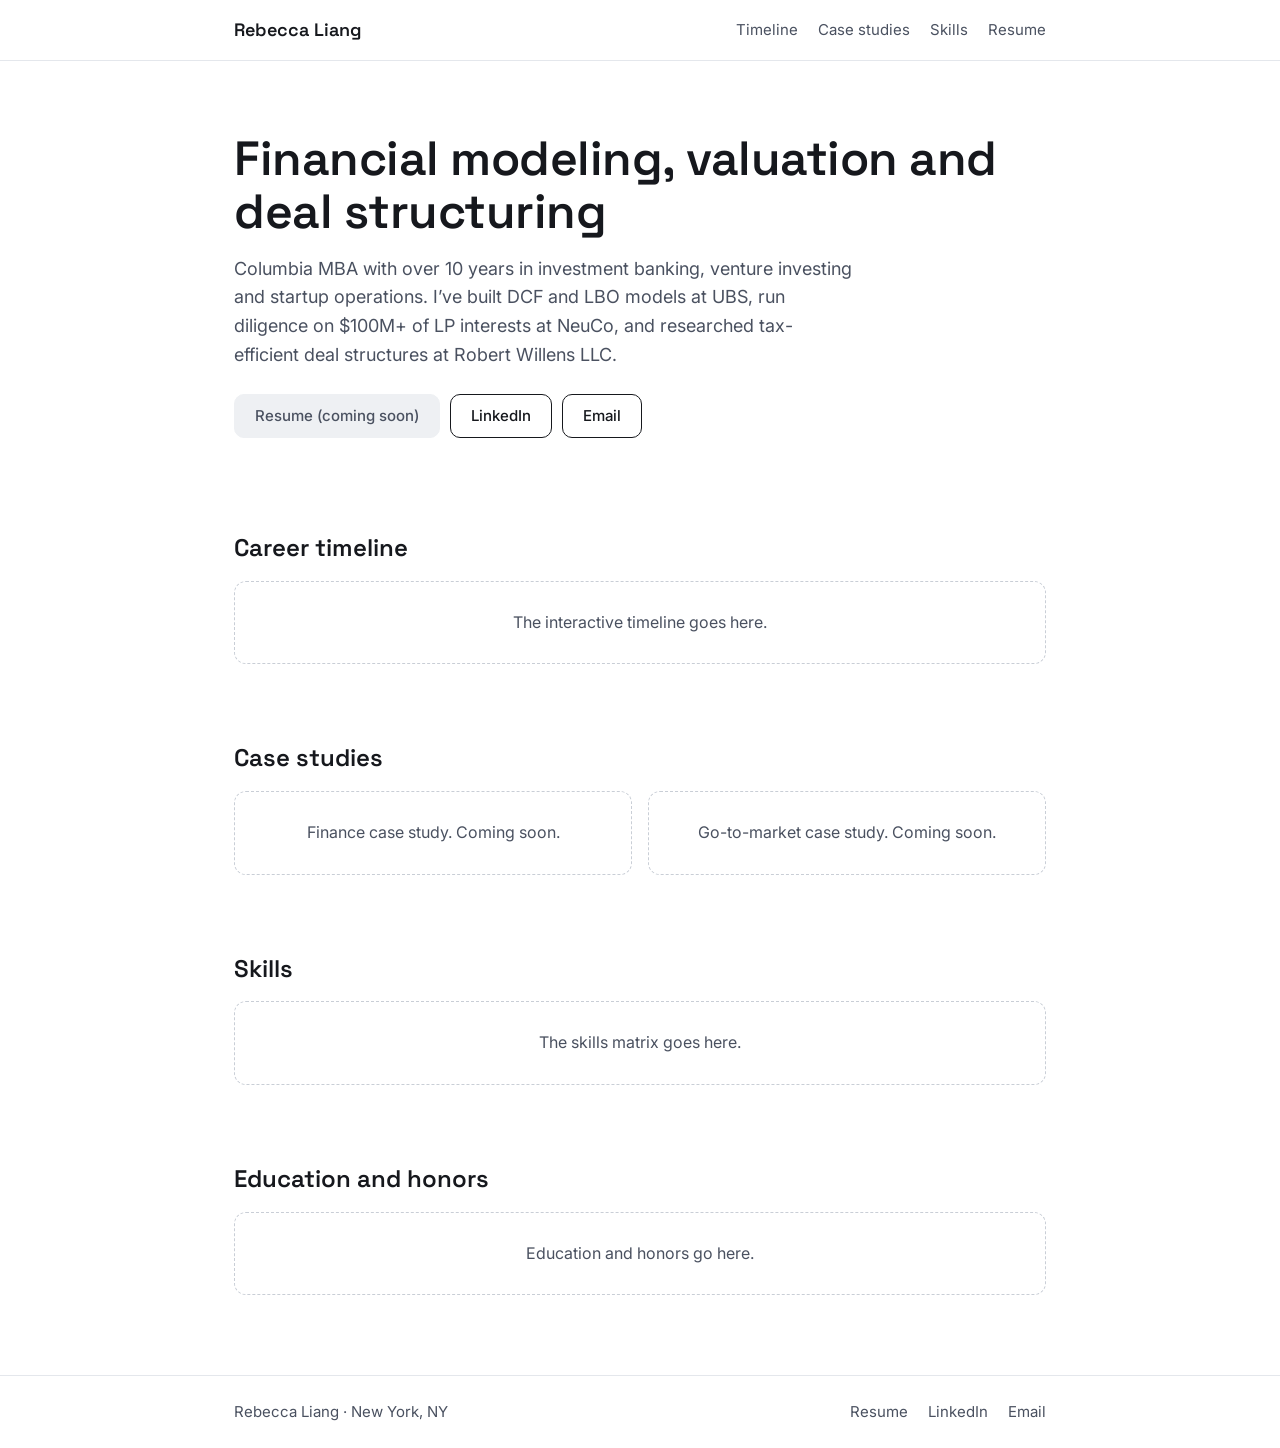
==== preview/finance/index.html @ 285498ef "Add home page copy and finance and go-to-market entry pages to preview Co-Authored-By: Claude Fable " ====
<!doctype html>
<html lang="en">
<head>
<meta charset="utf-8">
<meta name="viewport" content="width=device-width, initial-scale=1">
<meta name="robots" content="noindex, nofollow">
<title>Rebecca Liang</title>
<link rel="preconnect" href="https://fonts.googleapis.com">
<link rel="preconnect" href="https://fonts.gstatic.com" crossorigin>
<link rel="stylesheet" href="https://fonts.googleapis.com/css2?family=Inter:wght@400;500;600&family=Space+Grotesk:wght@500;600&display=swap">
<link rel="stylesheet" href="../styles.css">
</head>
<body data-variant="finance">
<a class="skip" href="#main">Skip to content</a>

<header class="site-header">
  <div class="wrap header-row">
    <a class="brand" href="#top">Rebecca Liang</a>
    <nav aria-label="Main">
      <ul class="menu">
        <li><a href="#timeline">Timeline</a></li>
        <li><a href="#case-studies">Case studies</a></li>
        <li><a href="#skills">Skills</a></li>
        <li><a href="#resume" class="js-resume">Resume</a></li>
      </ul>
    </nav>
  </div>
</header>

<main id="main">
  <section class="hero wrap" id="top">
    <h1>Financial modeling, valuation and deal structuring</h1>
    <p class="intro">Columbia MBA with over 10 years in investment banking, venture investing and startup operations. I’ve built DCF and LBO models at UBS, run diligence on $100M+ of LP interests at NeuCo, and researched tax-efficient deal structures at Robert Willens LLC.</p>
    <div class="actions" id="resume">
      <span class="btn btn-primary is-disabled" aria-disabled="true">Resume (coming soon)</span>
      <a class="btn" href="https://www.linkedin.com/in/rebecca-liangxinyu/" target="_blank" rel="noopener">LinkedIn</a>
      <a class="btn js-email" href="#">Email</a>
    </div>
  </section>

  <section class="section wrap" id="timeline">
    <h2>Career timeline</h2>
    <div class="placeholder">The interactive timeline goes here.</div>
  </section>

  <section class="section wrap" id="case-studies">
    <h2>Case studies</h2>
    <div class="cards">
      <div class="placeholder">Finance case study. Coming soon.</div>
      <div class="placeholder">Go-to-market case study. Coming soon.</div>
    </div>
  </section>

  <section class="section wrap" id="skills">
    <h2>Skills</h2>
    <div class="placeholder">The skills matrix goes here.</div>
  </section>

  <section class="section wrap" id="education">
    <h2>Education and honors</h2>
    <div class="placeholder">Education and honors go here.</div>
  </section>
</main>

<footer class="site-footer">
  <div class="wrap footer-row">
    <span>Rebecca Liang · New York, NY</span>
    <ul class="menu">
      <li><a href="#resume">Resume</a></li>
      <li><a href="https://www.linkedin.com/in/rebecca-liangxinyu/" target="_blank" rel="noopener">LinkedIn</a></li>
      <li><a class="js-email" href="#">Email</a></li>
    </ul>
  </div>
</footer>

<script>
  // The address is assembled here so it is not sitting in the page for spam scrapers.
  (function () {
    var user = "XL3209", host = "columbia.edu";
    document.querySelectorAll(".js-email").forEach(function (a) {
      a.href = "mailto:" + user + "@" + host;
    });
  })();
</script>
</body>
</html>
---- preview/styles.css ----
:root {
  --bg: #ffffff;
  --text: #16181d;
  --text-2: #4a5160;
  --line: #e4e7ec;
  --hover: #1f55c4;

  /* Timeline arcs: pre-MBA teal, MBA blue divider, post-MBA violet */
  --arc1: #9adfd3; --arc1-bg: #eaf8f5;
  --arc2: #12a594; --arc2-bg: #d3f1eb;
  --arc3: #2f6fed;
  --arc4: #c4b5fd; --arc4-bg: #f1edfe;
  --arc5: #6d3fe0; --arc5-bg: #e4dcfb;
  --grind: #9aa1ad;

  --font-head: "Space Grotesk", system-ui, sans-serif;
  --font-body: "Inter", system-ui, -apple-system, "Segoe UI", sans-serif;
}

* { box-sizing: border-box; }
html { scroll-behavior: smooth; }
body {
  margin: 0;
  background: var(--bg);
  color: var(--text);
  font-family: var(--font-body);
  font-size: 16px;
  line-height: 1.6;
}
@media (prefers-reduced-motion: reduce) { html { scroll-behavior: auto; } }

.wrap { max-width: 860px; margin: 0 auto; padding: 0 24px; }

.skip {
  position: absolute; left: -9999px; top: 0;
  background: var(--text); color: #fff; padding: 10px 14px; border-radius: 0 0 8px 0;
}
.skip:focus { left: 0; z-index: 10; }

a { color: var(--text); }
a:hover { color: var(--hover); }
a:focus-visible, .btn:focus-visible { outline: 2px solid var(--arc3); outline-offset: 3px; }

/* Header */
.site-header {
  position: sticky; top: 0; z-index: 5;
  background: rgba(255, 255, 255, 0.94);
  border-bottom: 1px solid var(--line);
}
.header-row {
  display: flex; flex-wrap: wrap; align-items: center; justify-content: space-between;
  gap: 4px 24px; min-height: 60px;
}
.brand {
  font-family: var(--font-head); font-weight: 600; font-size: 18px; text-decoration: none;
}
.menu { display: flex; flex-wrap: wrap; gap: 4px 20px; list-style: none; margin: 0; padding: 0; }
.menu a {
  display: inline-flex; align-items: center; min-height: 44px;
  color: var(--text-2); text-decoration: none; font-size: 15px;
}
.menu a:hover { color: var(--hover); }

/* Opening screen */
.hero { padding-top: 72px; padding-bottom: 56px; }
h1 {
  margin: 0 0 16px;
  font-family: var(--font-head); font-weight: 600;
  font-size: clamp(32px, 6vw, 48px); line-height: 1.1; letter-spacing: -0.5px;
}
.intro { margin: 0 0 24px; max-width: 620px; font-size: 18px; color: var(--text-2); }

.actions { display: flex; flex-wrap: wrap; gap: 10px; scroll-margin-top: 90px; }
.btn {
  display: inline-flex; align-items: center; justify-content: center;
  min-height: 44px; padding: 0 20px;
  border: 1.5px solid var(--text); border-radius: 10px;
  color: var(--text); background: transparent;
  font-size: 15px; font-weight: 500; text-decoration: none;
}
.btn:hover { border-color: var(--hover); color: var(--hover); }
.btn-primary { background: var(--text); color: #fff; }
.btn-primary:hover { background: var(--hover); color: #fff; }
.btn.is-disabled { background: #eef0f3; border-color: #eef0f3; color: var(--text-2); cursor: default; }

/* Sections */
.section { padding-top: 40px; padding-bottom: 40px; scroll-margin-top: 70px; }
h2 {
  margin: 0 0 18px;
  font-family: var(--font-head); font-weight: 600; font-size: 24px; line-height: 1.2;
}
.placeholder {
  border: 1.5px dashed #c9ced6; border-radius: 12px;
  padding: 28px 20px; color: var(--text-2); text-align: center;
}
.cards { display: grid; grid-template-columns: repeat(2, minmax(0, 1fr)); gap: 16px; }

/* Footer */
.site-footer { margin-top: 40px; border-top: 1px solid var(--line); color: var(--text-2); font-size: 15px; }
.footer-row {
  display: flex; flex-wrap: wrap; align-items: center; justify-content: space-between;
  gap: 4px 24px; padding-top: 14px; padding-bottom: 14px;
}

@media (max-width: 600px) {
  .hero { padding-top: 48px; padding-bottom: 40px; }
  .intro { font-size: 16px; }
  .cards { grid-template-columns: minmax(0, 1fr); }
  .menu { gap: 0 16px; }
}

/* Small label above the headline */
.eyebrow {
  margin: 0 0 12px;
  font-family: var(--font-head); font-weight: 600; font-size: 15px;
  letter-spacing: 0.04em; text-transform: uppercase; color: var(--text-2);
}
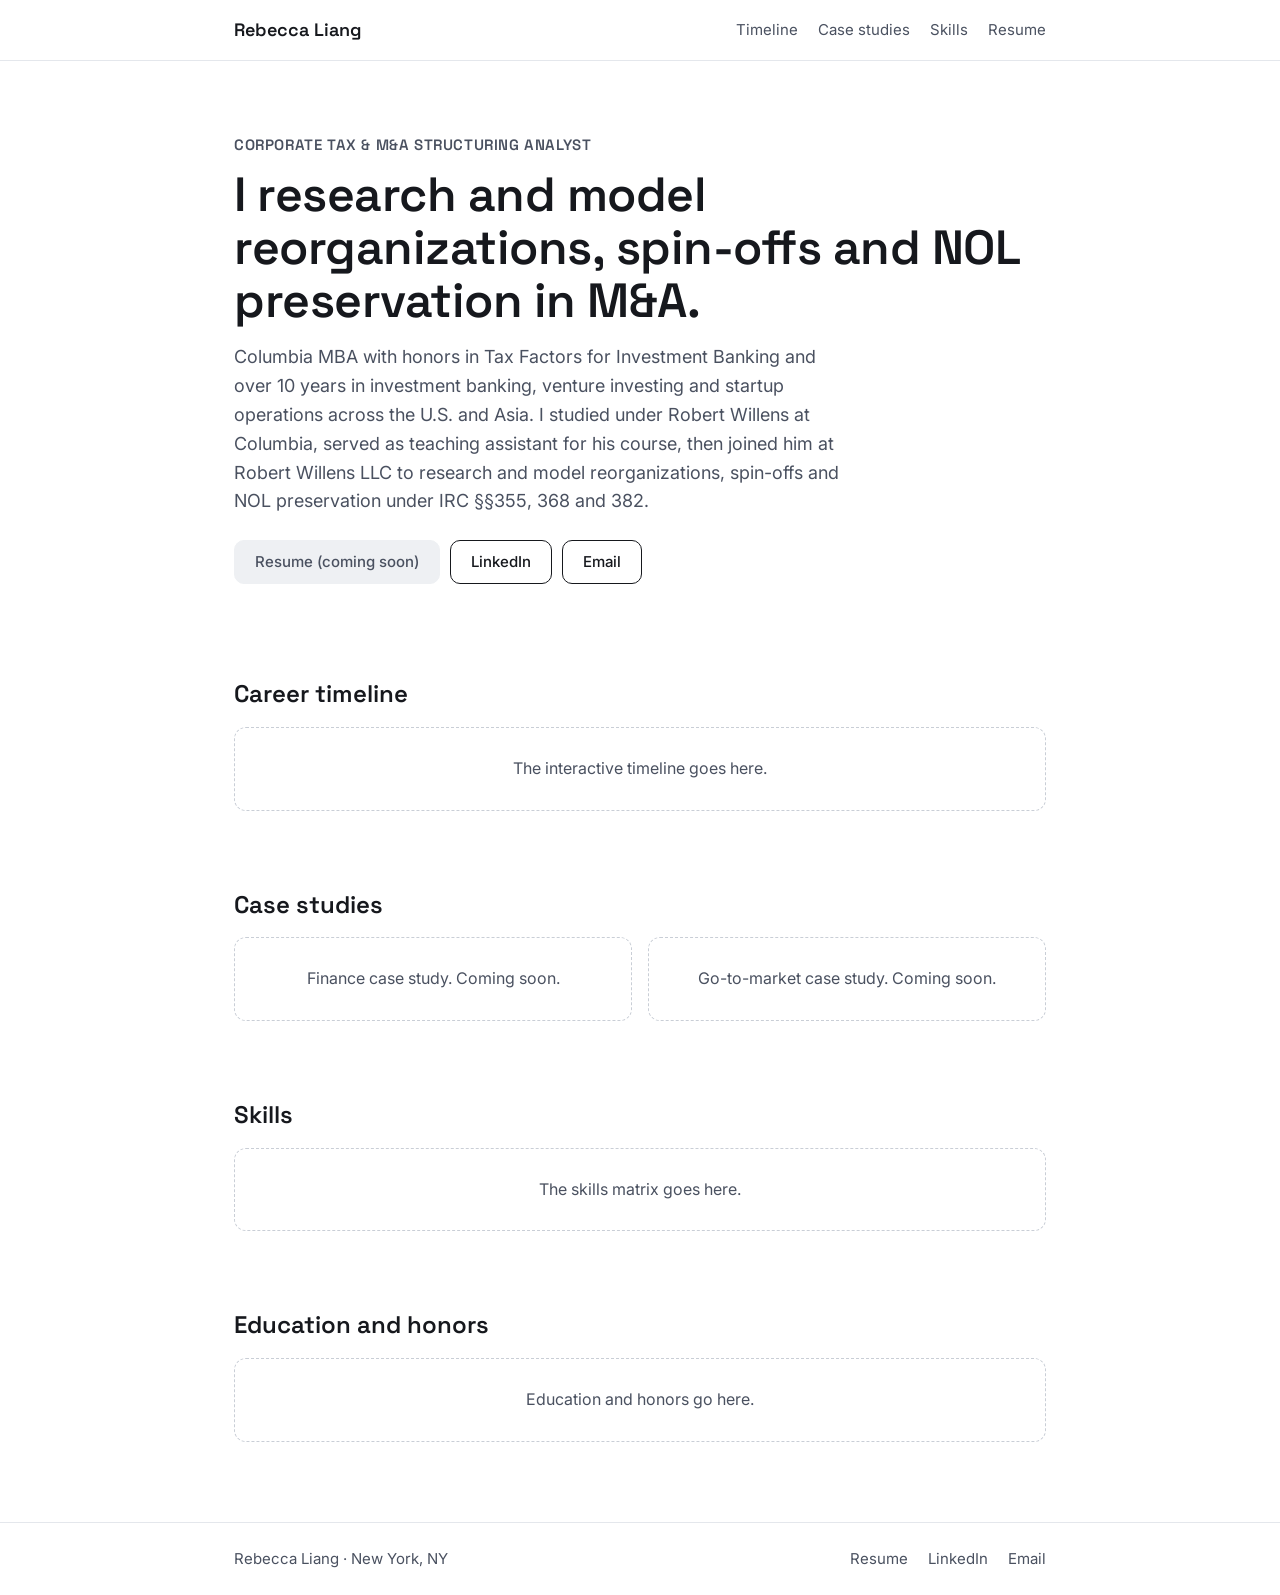
==== commit d1b82255: "Update finance page headline and intro in preview Co-Authored-By: Claude Fable 5.2 <noreply@anthropi" ====
--- a/preview/finance/index.html
+++ b/preview/finance/index.html
@@ -29,8 +29,9 @@
 
 <main id="main">
   <section class="hero wrap" id="top">
-    <h1>Financial modeling, valuation and deal structuring</h1>
-    <p class="intro">Columbia MBA with over 10 years in investment banking, venture investing and startup operations. I’ve built DCF and LBO models at UBS, run diligence on $100M+ of LP interests at NeuCo, and researched tax-efficient deal structures at Robert Willens LLC.</p>
+    <p class="eyebrow">Corporate Tax &amp; M&amp;A Structuring Analyst</p>
+    <h1>I research and model reorganizations, spin-offs and NOL preservation in M&amp;A.</h1>
+    <p class="intro">Columbia MBA with honors in Tax Factors for Investment Banking and over 10 years in investment banking, venture investing and startup operations across the U.S. and Asia. I studied under Robert Willens at Columbia, served as teaching assistant for his course, then joined him at Robert Willens LLC to research and model reorganizations, spin-offs and NOL preservation under IRC §§355, 368 and 382.</p>
     <div class="actions" id="resume">
       <span class="btn btn-primary is-disabled" aria-disabled="true">Resume (coming soon)</span>
       <a class="btn" href="https://www.linkedin.com/in/rebecca-liangxinyu/" target="_blank" rel="noopener">LinkedIn</a>
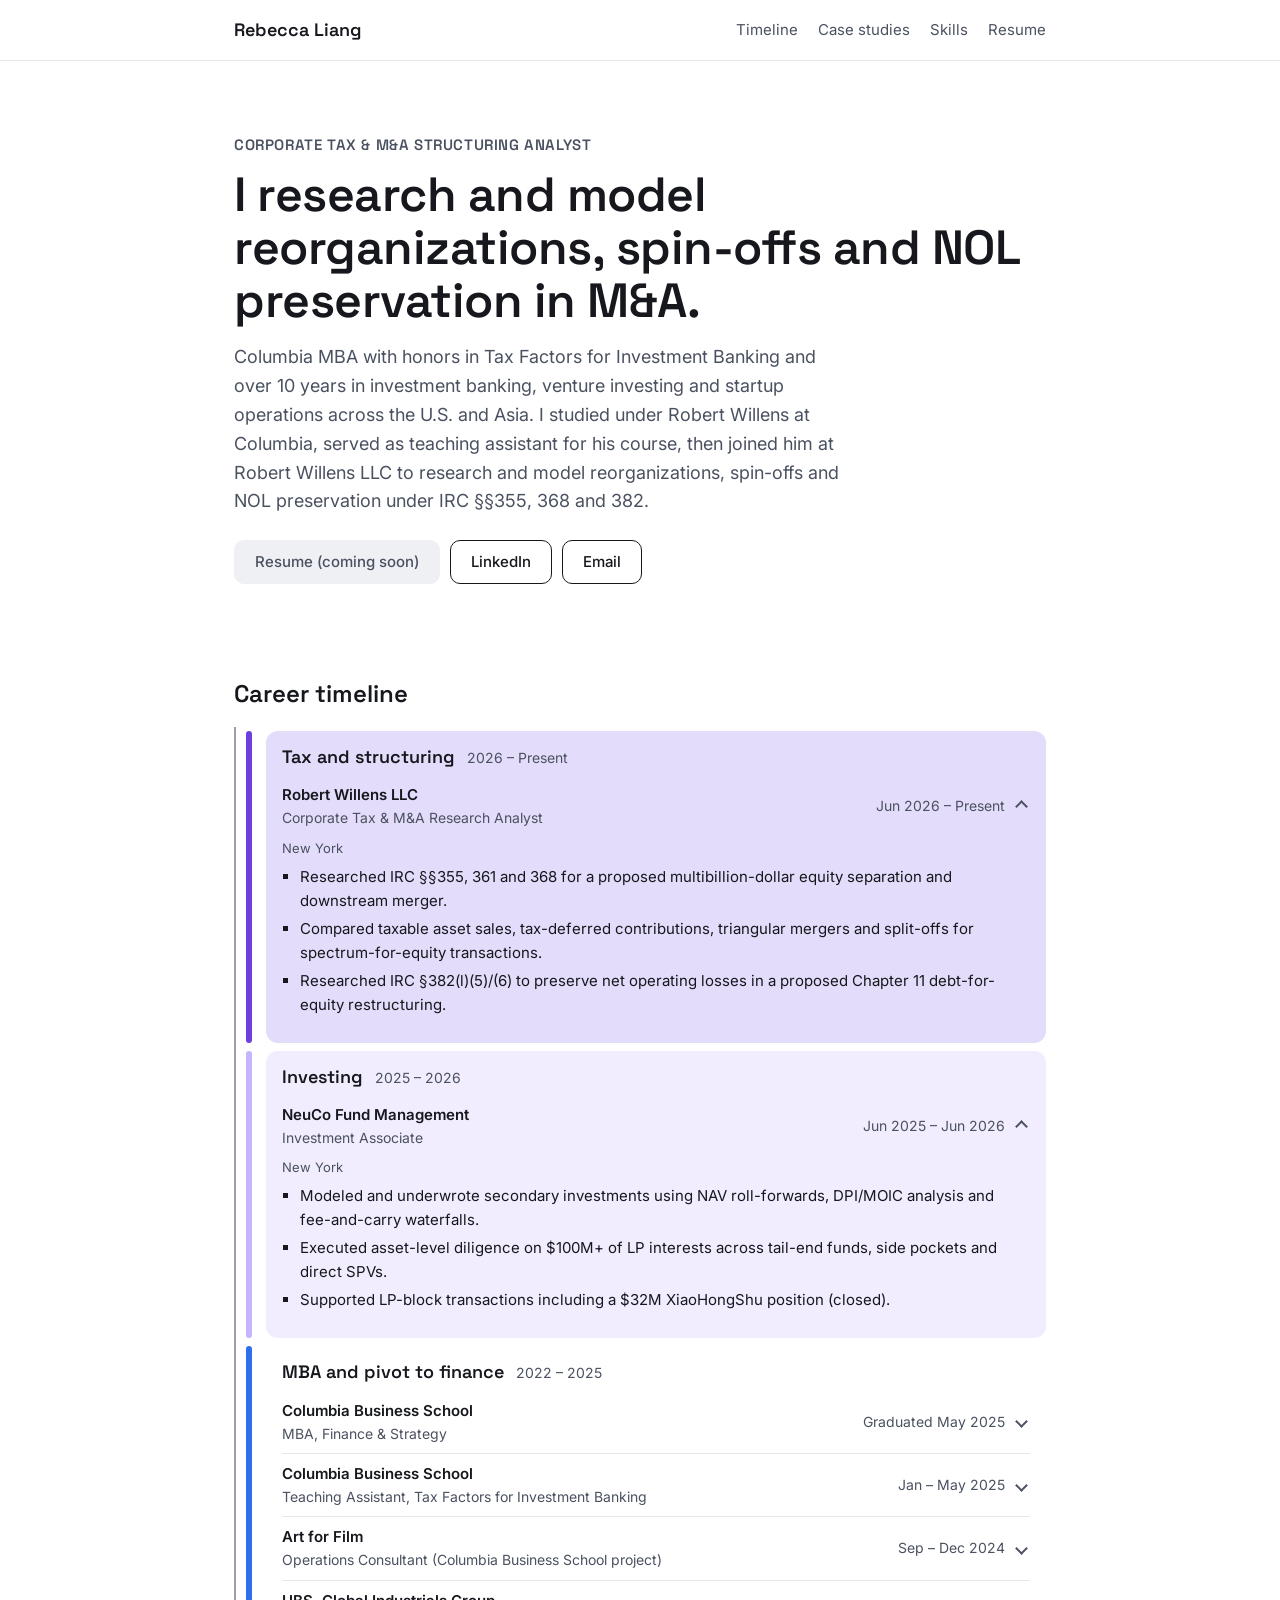
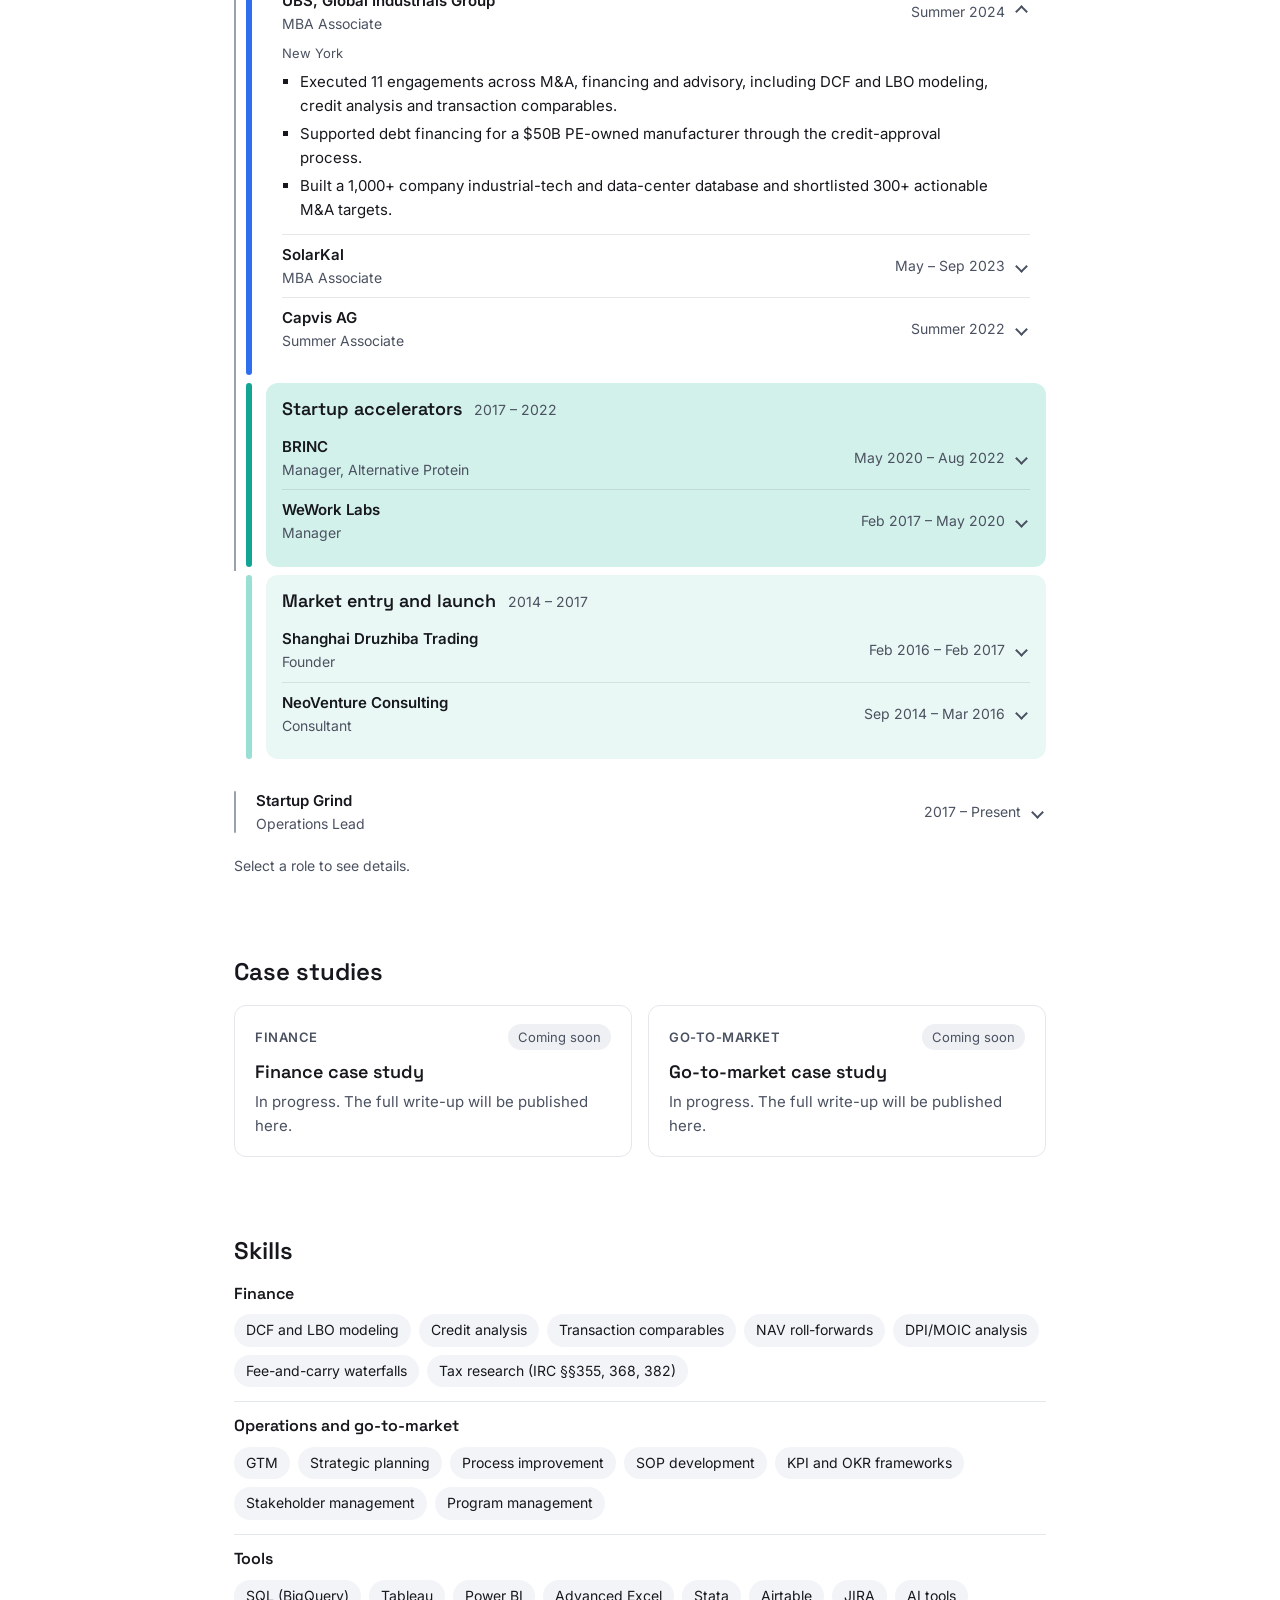
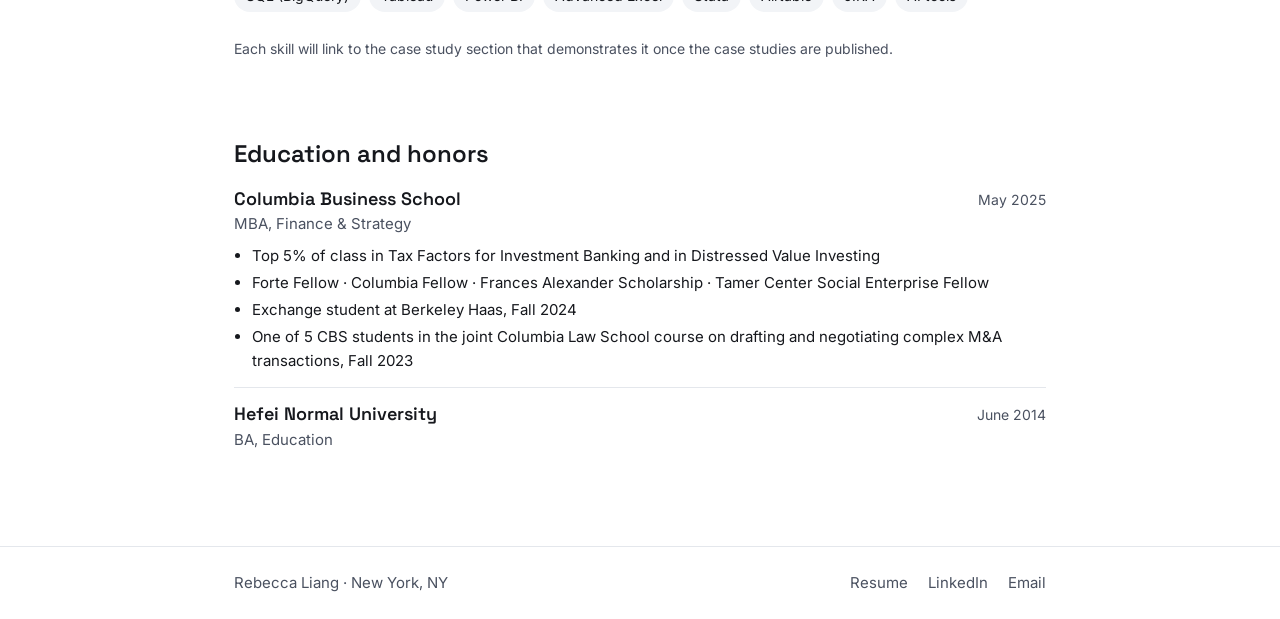
==== commit 6e36b745: "Fill in preview: timeline, case study cards, skills and education Content is rendered from preview/s" ====
--- a/preview/finance/index.html
+++ b/preview/finance/index.html
@@ -41,25 +41,22 @@
 
   <section class="section wrap" id="timeline">
     <h2>Career timeline</h2>
-    <div class="placeholder">The interactive timeline goes here.</div>
+    <div id="timeline-root"><noscript>The timeline needs JavaScript to display.</noscript></div>
   </section>
 
   <section class="section wrap" id="case-studies">
     <h2>Case studies</h2>
-    <div class="cards">
-      <div class="placeholder">Finance case study. Coming soon.</div>
-      <div class="placeholder">Go-to-market case study. Coming soon.</div>
-    </div>
+    <div class="cards" id="cases-root"></div>
   </section>
 
   <section class="section wrap" id="skills">
     <h2>Skills</h2>
-    <div class="placeholder">The skills matrix goes here.</div>
+    <div id="skills-root"></div>
   </section>
 
   <section class="section wrap" id="education">
     <h2>Education and honors</h2>
-    <div class="placeholder">Education and honors go here.</div>
+    <div id="education-root"></div>
   </section>
 </main>
 
@@ -74,14 +71,6 @@
   </div>
 </footer>
 
-<script>
-  // The address is assembled here so it is not sitting in the page for spam scrapers.
-  (function () {
-    var user = "XL3209", host = "columbia.edu";
-    document.querySelectorAll(".js-email").forEach(function (a) {
-      a.href = "mailto:" + user + "@" + host;
-    });
-  })();
-</script>
+<script src="../site.js"></script>
 </body>
 </html>
--- a/preview/styles.css
+++ b/preview/styles.css
@@ -115,3 +115,77 @@
   font-family: var(--font-head); font-weight: 600; font-size: 15px;
   letter-spacing: 0.04em; text-transform: uppercase; color: var(--text-2);
 }
+
+/* ---------- Timeline ---------- */
+.tl { list-style: none; margin: 0; padding: 0; }
+.arc { display: grid; grid-template-columns: 2px 6px minmax(0, 1fr); column-gap: 10px; }
+.grind-line { background: transparent; }
+.arc.has-grind .grind-line { background: var(--grind); }
+.arc-bar { border-radius: 3px; margin: 4px 0; }
+.arc-body { margin: 4px 0 4px 4px; padding: 14px 16px; border-radius: 12px; }
+.arc-1 .arc-bar { background: var(--arc1); } .arc-1 .arc-body { background: var(--arc1-bg); }
+.arc-2 .arc-bar { background: var(--arc2); } .arc-2 .arc-body { background: var(--arc2-bg); }
+.arc-3 .arc-bar { background: var(--arc3); }
+.arc-4 .arc-bar { background: var(--arc4); } .arc-4 .arc-body { background: var(--arc4-bg); }
+.arc-5 .arc-bar { background: var(--arc5); } .arc-5 .arc-body { background: var(--arc5-bg); }
+
+.arc-head { display: flex; flex-wrap: wrap; align-items: baseline; gap: 2px 12px; margin-bottom: 6px; }
+h3 { margin: 0; font-family: var(--font-head); font-weight: 600; font-size: 18px; line-height: 1.3; }
+.arc-years { color: var(--text-2); font-size: 14px; }
+
+.roles { list-style: none; margin: 0; padding: 0; }
+.role-item + .role-item { border-top: 1px solid rgba(22, 24, 29, 0.1); }
+.role {
+  display: flex; align-items: center; gap: 12px; width: 100%; min-height: 48px;
+  padding: 8px 0; border: 0; background: none; text-align: left; cursor: pointer;
+  font: inherit; color: var(--text);
+}
+.role-main { flex: 1; min-width: 0; display: flex; flex-direction: column; }
+.role-org { font-weight: 600; font-size: 15px; }
+.role-title { font-size: 14px; color: var(--text-2); }
+.role-dates { font-size: 14px; color: var(--text-2); white-space: nowrap; }
+.chev {
+  width: 9px; height: 9px; flex: none; margin-right: 4px;
+  border-right: 2px solid var(--text-2); border-bottom: 2px solid var(--text-2);
+  transform: rotate(45deg); transition: transform 0.15s;
+}
+.role[aria-expanded="true"] .chev { transform: rotate(-135deg); }
+.role:hover .role-org { color: var(--hover); }
+.role-card { padding: 0 24px 12px 0; font-size: 15px; }
+.role-card ul { margin: 0; padding-left: 18px; }
+.role-card li + li { margin-top: 4px; }
+.role-place { margin: 0 0 6px; font-size: 13px; color: var(--text-2); }
+
+.grind-legend { display: grid; grid-template-columns: 2px minmax(0, 1fr); column-gap: 20px; margin-top: 14px; padding-top: 4px; }
+.grind-swatch { background: var(--grind); border-radius: 1px; margin: 10px 0; }
+.hint { margin: 12px 0 0; font-size: 14px; color: var(--text-2); }
+
+/* ---------- Case studies ---------- */
+.case-card { border: 1px solid var(--line); border-radius: 12px; padding: 18px 20px; }
+.case-top { display: flex; align-items: center; justify-content: space-between; gap: 12px; margin-bottom: 10px; }
+.case-tag { font-size: 13px; font-weight: 600; color: var(--text-2); text-transform: uppercase; letter-spacing: 0.04em; }
+.soon { font-size: 13px; padding: 3px 10px; border-radius: 999px; background: #eef0f3; color: var(--text-2); }
+.case-card p { margin: 6px 0 0; color: var(--text-2); font-size: 15px; }
+
+/* ---------- Skills ---------- */
+.skill-row { padding: 14px 0; border-top: 1px solid var(--line); }
+.skill-row:first-child { border-top: 0; padding-top: 0; }
+.skill-row h3 { font-size: 16px; margin-bottom: 10px; }
+.tags { list-style: none; margin: 0; padding: 0; display: flex; flex-wrap: wrap; gap: 8px; }
+.tags li { font-size: 14px; padding: 5px 12px; border-radius: 999px; background: #f2f4f7; }
+
+/* ---------- Education ---------- */
+.edu { padding: 14px 0; border-top: 1px solid var(--line); }
+.edu:first-child { border-top: 0; padding-top: 0; }
+.edu-head { display: flex; flex-wrap: wrap; justify-content: space-between; align-items: baseline; gap: 2px 16px; }
+.edu-degree { margin: 2px 0 0; color: var(--text-2); font-size: 15px; }
+.edu-date { color: var(--text-2); font-size: 14px; }
+.edu ul { margin: 8px 0 0; padding-left: 18px; font-size: 15px; }
+.edu li + li { margin-top: 3px; }
+
+@media (max-width: 600px) {
+  .role { flex-wrap: wrap; row-gap: 0; }
+  .role-main { flex-basis: calc(100% - 30px); }
+  .role-dates { order: 3; flex-basis: 100%; font-size: 13px; }
+  .arc-body { padding: 12px; }
+}
